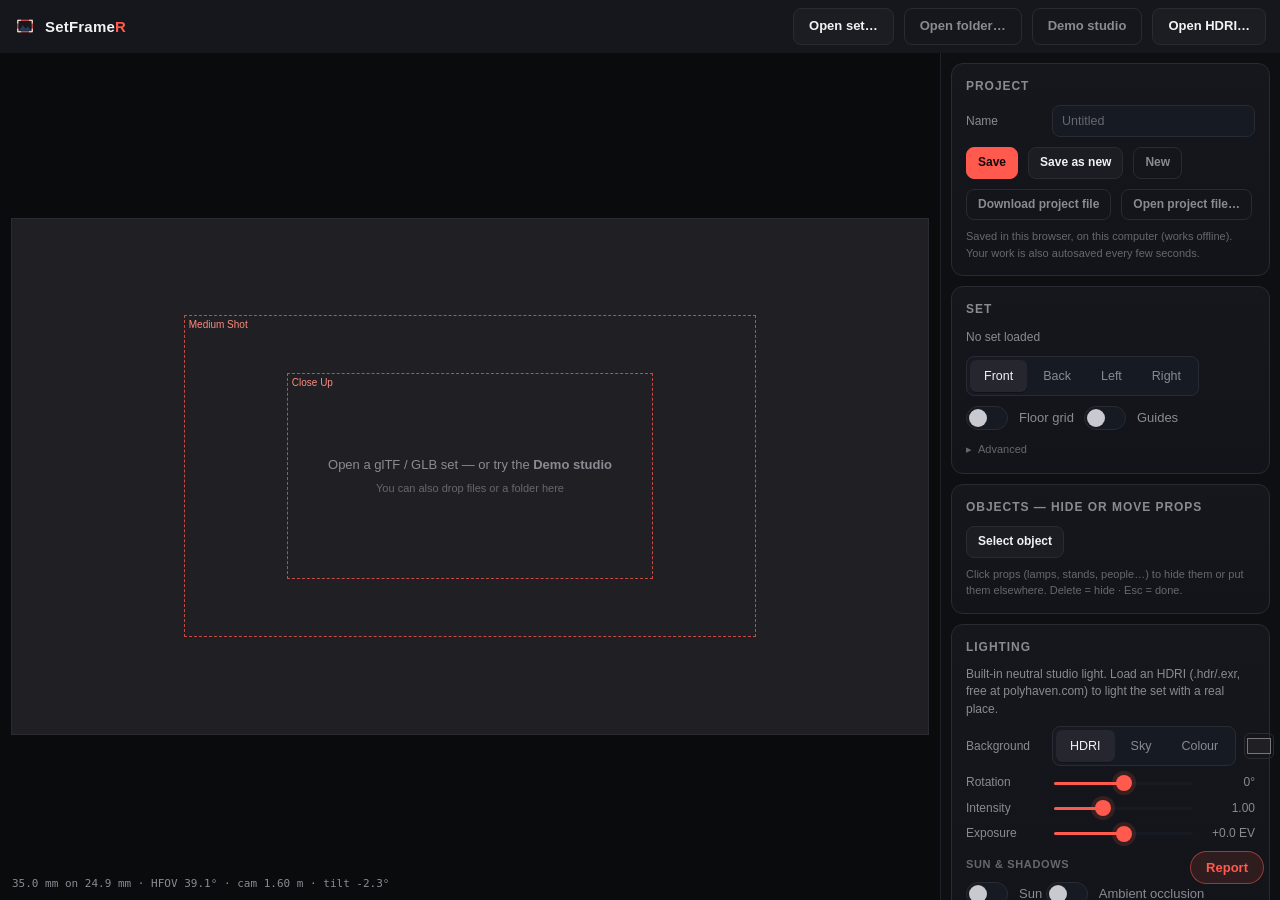
==== index.html @ 4b84d7de "Lighting for sets without light: Sun with shadows, ambient occlusion (GTAO) and a generated Sky that" ====
<!doctype html>
<html lang="en">
<head>
<meta charset="utf-8">
<meta name="viewport" content="width=device-width, initial-scale=1">
<title>SetFrameR</title>
<meta name="description" content="Frame a 3D virtual set and export it as a vMix Virtual Set (background + screen and talent UV maps).">
<meta name="theme-color" content="#0e0f12">
<link rel="manifest" href="manifest.webmanifest">
<link rel="icon" href="icon.svg" type="image/svg+xml">
<link rel="stylesheet" href="casa-estilo.css">
<link rel="stylesheet" href="styles.css">
<script type="importmap">
{ "imports": {
    "three": "./vendor/three/build/three.module.js",
    "three/addons/": "./vendor/three/addons/"
} }
</script>
</head>
<body class="ce-base">
<header id="top">
  <div class="brand"><img src="icon.svg" alt=""><span>SetFrame<b>R</b></span></div>
  <div class="ce-row">
    <button class="ce-btn" id="btnOpenSet" title="glTF / GLB (for a .gltf, select it together with its .bin and textures)">Open set…</button>
    <button class="ce-btn ce-ghost" id="btnOpenFolder" title="A folder containing a .gltf and its files">Open folder…</button>
    <button class="ce-btn ce-ghost" id="btnDemo">Demo studio</button>
    <button class="ce-btn" id="btnOpenHdri" title=".hdr or .exr equirectangular">Open HDRI…</button>
  </div>
  <input type="file" id="fileSet" accept=".glb,.gltf,.bin,.png,.jpg,.jpeg,.webp,.ktx2" multiple hidden>
  <input type="file" id="fileFolder" webkitdirectory hidden>
  <input type="file" id="fileHdri" accept=".hdr,.exr" hidden>
</header>

<main>
  <section id="stage">
    <div id="frame">
      <canvas id="c"></canvas>
      <svg id="guides" viewBox="0 0 160 90" preserveAspectRatio="none">
        <rect x="8" y="4.5" width="144" height="81"/>
        <rect class="title" x="16" y="9" width="128" height="72"/>
        <line x1="53.33" y1="0" x2="53.33" y2="90"/><line x1="106.67" y1="0" x2="106.67" y2="90"/>
        <line x1="0" y1="30" x2="160" y2="30"/><line x1="0" y1="60" x2="160" y2="60"/>
      </svg>
      <div id="zoomRects"></div>
    </div>
    <div id="empty">Open a glTF / GLB set — or try the <b>Demo studio</b><br><span>You can also drop files or a folder here</span></div>
    <div id="busy" class="ce-badge ce-b-info" hidden></div>
    <div id="pickHint" class="ce-badge ce-b-live" hidden></div>
    <div id="hud"></div>
    <div id="restoreBar" class="ce-badge ce-b-info" hidden><span id="restoreText"></span>
      <button class="ce-btn ce-primary sm" id="btnRestore">Restore</button><button class="ce-btn ce-ghost sm" id="btnRestoreNo">✕</button></div>
    <div id="shotBar" class="ce-badge ce-b-live" hidden><span id="shotText"></span><button class="ce-btn ce-ghost sm" id="btnShotExit">Back to full frame</button></div>
  </section>

  <aside id="side">
    <div class="ce-panel">
      <div class="ce-panel-title">Project</div>
      <div class="field"><span>Name</span><input class="ce-inp" id="projName" placeholder="Untitled"></div>
      <div class="ce-row gap-top">
        <button class="ce-btn ce-primary sm" id="btnSave">Save</button>
        <button class="ce-btn sm" id="btnSaveAs">Save as new</button>
        <button class="ce-btn ce-ghost sm" id="btnNew" title="Start an empty project">New</button>
      </div>
      <div id="projMsg" class="hint"></div>
      <div id="projList"></div>
      <div class="ce-row gap-top">
        <button class="ce-btn ce-ghost sm" id="btnProjDownload" title="One file with the set, the HDRI and all your settings — to move it to another computer or hand it in">Download project file</button>
        <button class="ce-btn ce-ghost sm" id="btnProjOpen">Open project file…</button>
      </div>
      <input type="file" id="fileProj" accept=".setframer,.zip" hidden>
      <div class="hint">Saved in this browser, on this computer (works offline). Your work is also autosaved every few seconds.</div>
    </div>

    <div class="ce-panel">
      <div class="ce-panel-title">Set</div>
      <div id="setInfo" class="muted">No set loaded</div>
      <div class="ce-row gap-top">
        <div class="ce-seg" id="segSide" title="Put the camera on that side of the set, looking at its centre"><button data-v="0" class="ce-on">Front</button><button data-v="2">Back</button><button data-v="3">Left</button><button data-v="1">Right</button></div>
        <label class="ce-sw"><span class="ce-track" id="swGrid"><span class="ce-knob"></span></span>Floor grid</label>
        <label class="ce-sw"><span class="ce-track" id="swGuides"><span class="ce-knob"></span></span>Guides</label>
      </div>
      <details class="adv"><summary>Advanced</summary>
      <div class="field" title="glTF should be in metres, but some downloads come in centimetres or inches. Check that a door is ~2 m and a desk ~0.75 m high."><span>Units</span><select class="ce-inp" id="units">
        <option value="1">Metres</option><option value="0.01">Centimetres</option><option value="0.001">Millimetres</option>
        <option value="0.0254">Inches</option><option value="0.3048">Feet</option></select></div>
        <div class="hint">Detected automatically. Change it only if the set looks the wrong size (a door should be ~2 m).</div>
      </details>
    </div>

    <div class="ce-panel">
      <div class="ce-panel-title">Objects — hide or move props</div>
      <button class="ce-btn sm" id="btnPickObject">Select object</button>
      <div id="objSel" hidden>
        <div class="objname"><span id="objName"></span><button class="ce-btn ce-ghost sm" id="btnObjParent" title="Select the group it belongs to">Whole group ↑</button></div>
        <div class="ce-row">
          <button class="ce-btn sm" id="btnObjHide">Hide</button>
          <button class="ce-btn sm" id="btnObjMove">Move</button>
          <button class="ce-btn sm" id="btnObjRotate">Rotate</button>
          <button class="ce-btn ce-ghost sm" id="btnObjReset">Reset</button>
        </div>
        <button class="ce-btn sm gap-top" id="btnObjFront" title="Mark it as standing IN FRONT of the presenter (a desk). It is exported as Foreground.png with transparency, for keying on the ATEM / Ultimatte.">In front of presenter</button>
      </div>
      <div id="hiddenList"></div>
      <div id="frontList"></div>
      <div class="hint">Click props (lamps, stands, people…) to hide them or put them elsewhere. Delete = hide · Esc = done.</div>
    </div>

    <div class="ce-panel">
      <div class="ce-panel-title">Lighting</div>
      <div id="hdriInfo" class="muted">Built-in neutral studio light. Load an HDRI (.hdr/.exr, free at polyhaven.com) to light the set with a real place.</div>
      <div class="field" title="What is seen BEHIND the set (through windows, above open walls). HDRI and Colour do not change the light; Sky is a generated daylight sky that also lights the set."><span>Background</span>
        <div class="ce-seg" id="segBg"><button data-v="hdri" class="ce-on">HDRI</button><button data-v="sky" title="A generated daylight sky that also lights the set and follows the Sun direction/height — good for exteriors, no download needed">Sky</button><button data-v="color">Colour</button></div>
        <input type="color" id="bgColor" value="#202024">
      </div>
      <div class="field" id="cloudRow" hidden title="Clouds in the generated sky"><span>Clouds</span><div class="ce-slider"><input type="range" id="clouds" min="0" max="100" value="30"><span class="ce-val" id="cloudsV"></span></div></div>
      <div class="field" title="Turns the HDRI around the set: changes where the light comes from."><span>Rotation</span><div class="ce-slider"><input type="range" id="envRot" min="-180" max="180" value="0"><span class="ce-val" id="envRotV">0°</span></div></div>
      <div class="field" title="Strength of the light coming from the HDRI (or the built-in light)."><span>Intensity</span><div class="ce-slider"><input type="range" id="envInt" min="0" max="300" value="100"><span class="ce-val" id="envIntV">1.00</span></div></div>
      <div class="field" title="Like the camera iris: brighter or darker overall, in stops (EV)."><span>Exposure</span><div class="ce-slider"><input type="range" id="exposure" min="-300" max="300" value="0"><span class="ce-val" id="exposureV">0.0 EV</span></div></div>
      <div class="sub-title">Sun &amp; shadows</div>
      <label class="ce-sw gap-top" title="A sun that casts shadows. For sets that come without lighting (only colour textures) — they look flat without it."><span class="ce-track" id="swSun"><span class="ce-knob"></span></span>Sun</label>
      <div id="sunCtl" hidden>
        <div class="field" title="Where the sun comes from, around the set. 0° = from the front (behind the camera)."><span>Direction</span><div class="ce-slider"><input type="range" id="sunAz" min="0" max="360" value="135"><span class="ce-val" id="sunAzV"></span></div></div>
        <div class="field" title="Sun height: low = long shadows (morning / evening), high = short shadows (noon)."><span>Height</span><div class="ce-slider"><input type="range" id="sunEl" min="2" max="89" value="40"><span class="ce-val" id="sunElV"></span></div></div>
        <div class="field"><span>Strength</span><div class="ce-slider"><input type="range" id="sunInt" min="0" max="100" value="30"><span class="ce-val" id="sunIntV"></span></div></div>
        <div class="field" title="Colour of the light: warm (sunset, tungsten) to cool (overcast, shade)."><span>Warmth</span><div class="ce-slider"><input type="range" id="sunK" min="2000" max="10000" step="100" value="5600"><span class="ce-val" id="sunKV"></span></div></div>
      </div>
      <label class="ce-sw gap-top" title="Soft darkening in corners, under objects and where things meet — gives volume."><span class="ce-track" id="swAO"><span class="ce-knob"></span></span>Ambient occlusion</label>
      <div id="aoCtl" hidden>
        <div class="field"><span>Strength</span><div class="ce-slider"><input type="range" id="aoStr" min="0" max="200" value="100"><span class="ce-val" id="aoStrV"></span></div></div>
        <div class="field" title="How far the darkening reaches (metres). Bigger for big sets."><span>Reach</span><div class="ce-slider"><input type="range" id="aoRad" min="5" max="300" value="60"><span class="ce-val" id="aoRadV"></span></div></div>
      </div>
      <button class="ce-btn ce-ghost sm" id="btnClearHdri" hidden>Remove HDRI</button>
      <details class="adv"><summary>Advanced</summary>
      <div class="field" title="Blurs the HDRI when it is shown as background."><span>Blur</span><div class="ce-slider"><input type="range" id="envBlur" min="0" max="100" value="0"><span class="ce-val" id="envBlurV">0.00</span></div></div>
      <div class="field"><span>Tone map</span>
        <div class="ce-seg" id="segTone" title="How very bright light is squeezed into the screen. Neutral keeps the set's own colours; ACES = punchy film contrast; AgX = soft, natural highlights."><button data-v="neutral" class="ce-on">Neutral</button><button data-v="aces">ACES</button><button data-v="agx">AgX</button></div>
      </div>
        <div class="hint">Leave Tone map on Neutral unless you light the set with a strong HDRI (sun): it keeps the set's own colours.</div>
      </details>
    </div>

    <div class="ce-panel">
      <div class="ce-panel-title">Camera — match your real one</div>
      <div class="field"><span>Sensor</span><select class="ce-inp" id="sensor"></select></div>
      <div class="field"><span>Lens</span><input class="ce-inp" id="lens" list="lensList" placeholder="Search the ClapperQR catalogue…"><datalist id="lensList"></datalist></div>
      <div class="field"><span>Focal</span><div class="ce-slider"><input type="range" id="focal" min="4" max="300" value="35"><input class="ce-inp num" id="focalN" type="number" min="1" max="1200" step="0.5" value="35"><span class="unit">mm</span></div></div>
      <div class="grid3">
        <label>Height<input class="ce-inp num" id="camH" type="number" step="0.05"><span class="unit">m</span></label>
        <label>Tilt<input class="ce-inp num" id="camTilt" type="number" step="0.5"><span class="unit">°</span></label>
        <label>Pan<input class="ce-inp num" id="camPan" type="number" step="0.5"><span class="unit">°</span></label>
      </div>
      <div class="hint">Orbit: drag · Pan: right-drag · Wheel: go towards the mouse · Double-click: orbit around that spot · Walk: W A S D, Q/E down/up · Hold Shift = slow and precise, Alt/Option = fast<br>Any number or slider: scroll over it (wheel or two fingers) or use ▲▼ — Shift = finer</div>
    </div>

    <div class="ce-panel">
      <div class="ce-panel-title">Live — control room</div>
      <button class="ce-btn sm" id="btnOutput">Open clean output</button>
      <div id="outputMsg" class="hint">A separate 1920×1080 window with only the set. In vMix add it with <b>Desktop Capture</b> (or NDI Screen Capture) and send it to the ATEM as the background: frame the shot while watching the control-room monitors.</div>
      <div class="sub-title">Live camera</div>
      <div class="field"><span>Source</span><select class="ce-inp" id="liveDevice"><option value="">Choose a camera / capture card…</option></select></div>
      <div class="ce-row gap-top">
        <button class="ce-btn sm" id="btnLive">Connect</button>
        <label class="ce-sw" id="swLiveWrap" hidden><span class="ce-track ce-on" id="swLive"><span class="ce-knob"></span></span>Show over the set</label>
      </div>
      <div id="liveCtl" hidden>
        <div class="field" title="On the presenter card = what vMix's virtual set will show (the desk hides the legs). Full frame = what the ATEM / Ultimatte does with the camera over the background."><span>Show</span><div class="ce-seg" id="segLiveMode"><button data-v="card" class="ce-on">On presenter</button><button data-v="frame">Full frame</button></div></div>
        <div class="field"><span>Key</span><div class="ce-seg" id="segKey"><button data-v="1" class="ce-on">Chroma</button><button data-v="0">Off</button></div></div>
        <div class="field"><span>Key colour</span><div class="ce-row"><input type="color" id="keyColor" value="#00b140"><button class="ce-btn ce-ghost sm" id="btnKeyPick" title="Click on the green background in the viewer">Pick from picture</button></div></div>
        <div class="field" title="How far from the key colour still counts as background"><span>Similarity</span><div class="ce-slider"><input type="range" id="keySim" min="1" max="100" value="25"><span class="ce-val" id="keySimV"></span></div></div>
        <div class="field" title="Softness of the edge"><span>Smoothness</span><div class="ce-slider"><input type="range" id="keySmooth" min="1" max="100" value="8"><span class="ce-val" id="keySmoothV"></span></div></div>
        <div class="field" title="Removes the green tint on edges and hair"><span>Spill</span><div class="ce-slider"><input type="range" id="keySpill" min="1" max="100" value="10"><span class="ce-val" id="keySpillV"></span></div></div>
        <div class="field" title="See-through camera, to line things up"><span>Opacity</span><div class="ce-slider"><input type="range" id="liveOp" min="0" max="100" value="100"><span class="ce-val" id="liveOpV"></span></div></div>
      </div>
      <div class="hint">Shown only here, to frame against the real shot — never exported, never in the clean output.</div>
    </div>

    <div class="ce-panel">
      <div class="ce-panel-title">vMix layers</div>
      <div class="ce-row">
        <button class="ce-btn sm" id="btnPickScreen">+ Screen</button>
        <button class="ce-btn sm" id="btnCenterTalent" title="Put the presenter in the middle of the shot (or bring them back there)">Presenter in shot</button>
        <button class="ce-btn ce-ghost sm" id="btnPickTalent" title="Click a spot on the floor">Place by clicking</button>
      </div>
      <div id="roleList"></div>
      <details class="adv" id="layersAdv"><summary>Advanced</summary>
        <div class="hint">Screens are oriented automatically. Open this only if a test card shows upside down or mirrored: rotate / mirror buttons appear on each screen.</div>
      </details>
      <div id="talentRow" hidden>
        <div class="grid3">
          <label title="How far in front of the camera">Distance<input class="ce-inp num" id="talDist" type="number" step="0.1" min="0.3"><span class="unit">m</span></label>
          <label title="Left (−) / right (+) of the centre of the shot">Sideways<input class="ce-inp num" id="talSide" type="number" step="0.05"><span class="unit">m</span></label>
          <label title="Feet above the set floor — for a riser or a step. Or drag the card with Alt held.">Raise<input class="ce-inp num" id="talRaise" type="number" step="0.05"><span class="unit">m</span></label>
        </div>
        <div class="field" title="Turn the presenter left/right. 0° = square to the camera, like the real one. It is a flat picture: keep it small (±15°) or the presenter looks squeezed. Double-click = 0°."><span>Turn</span><div class="ce-slider"><input type="range" id="talTurn" min="-60" max="60" step="1" value="0"><span class="ce-val" id="talTurnV">0°</span></div></div>
        <button class="ce-btn ce-ghost sm gap-top" id="btnTalCenter" title="Back to the centre of the shot, on the floor">Back to centre</button>
        <div class="field"><span>Presenter frame</span><div class="ce-slider"><input type="range" id="talentH" min="50" max="600" value="220"><span class="ce-val" id="talentHV">2.20 m</span></div></div>
        <div class="hint">Drag the orange card: sideways, and up/down = further/closer (hold Alt to raise it instead). Frame = height the REAL camera covers at the presenter (≈2.2 m = full body). The keyed camera is mapped onto this card.</div>
      </div>
    </div>

    <div class="ce-panel">
      <div class="ce-panel-title">Shots (vMix zooms)</div>
      <div id="zoomList"></div>
      <button class="ce-btn ce-ghost sm" id="btnAddZoom">+ Add shot</button>
      <div class="hint">vMix zooms are 2D crops of the set (no perspective change). Export at 4K so close shots stay sharp. Off-centre shots: adjust in vMix and use its Export.</div>
    </div>

    <div class="ce-panel">
      <div class="ce-panel-title">Export</div>
      <div class="field"><span>Name</span><input class="ce-inp" id="setName" value="SetFrameR"></div>
      <div class="field"><span>Size</span><select class="ce-inp" id="res">
        <option value="1920x1080">1920 × 1080 (HD)</option>
        <option value="3840x2160">3840 × 2160 (4K)</option>
        <option value="1280x720">1280 × 720</option>
      </select></div>
      <div class="ce-row gap-top">
        <button class="ce-btn ce-primary" id="btnExportZip">Export vMix set (.zip)</button>
        <button class="ce-btn" id="btnExportDir" hidden>Save set to folder…</button>
        <button class="ce-btn ce-ghost" id="btnExportPng">Background PNG only</button>
        <button class="ce-btn ce-ghost" id="btnExportFg" hidden title="The background AND the props marked “In front of presenter” (with transparency) — the pair the ATEM / Ultimatte needs">Background + Foreground (.zip)</button>
      </div>
      <div id="exportMsg" class="hint"></div>
      <div class="hint">In vMix: <b>Add Input → Virtual Set → Browse</b>, pick the unzipped folder. Then assign your inputs to Screen A/B and Talent (chroma-keyed camera).</div>
    </div>
  </aside>
</main>

<script type="module" src="app.js"></script>
<script src="report.js" data-app="SetFrameR" data-label="Report"></script>
<script>
  if ('serviceWorker' in navigator && location.protocol === 'https:') navigator.serviceWorker.register('sw.js');
</script>
</body>
</html>
---- casa-estilo.css ----
/* ============================================================================
   Casa de Estilo · Web  —  el gemelo web de shared/theme.py
   ----------------------------------------------------------------------------
   MISMOS tokens que las apps de escritorio (coral #ff5a4d sobre oscuro frío).
   Para las PWAs de la familia (Puzzle, DMXSimulatoR, KeyLab, SoundLab, AVHandbook…),
   para que todas se sientan una sola familia. Inspirado en el pulido de
   middlethings.co (iconos de trazo, chevrons que giran, toggles que deslizan) —
   ver memoria middlethings-web-teardown.

   ⚠️TODO va PREFIJADO con `ce-` (clases .ce-* y variables --ce-*) para poder
   IMPORTARLO sin colisionar con las clases/variables que la app ya tenga
   (lección de DMXSimulatoR 26 sep: .btn/.card/.badge chocaban). Dos formas de
   adoptarlo, las dos válidas:
     a) IMPORTAR y usar las clases .ce-* directamente (copiar+revestir).
     b) Solo ALINEAR tus tokens a estos valores manteniendo tus nombres (lo que
        hizo DMX cuando ya tenía sus propias clases).
   Apps de TOKENS / React con estilos inline (p.ej. AVHandbook): este `:root{--ce-*}`
   ES la fuente única de la paleta. No copies los hex a mano (derivan) — o usa
   `var(--ce-accent)` en el style inline (React lo admite), o léelos una vez con
   `getComputedStyle(document.documentElement).getPropertyValue('--ce-accent')`
   tras cargar esta hoja, y arma tu objeto de tokens desde ahí.

   REGLA: el coral es ACENTO, no protagonista. Fondo/estructura en oscuro frío;
   el coral marca la acción, el foco, lo LIVE.

   Uso:  <link rel="stylesheet" href="casa-estilo.css">  y las clases .ce-* .
   Iconos: SVG de trazo inline (estilo Lucide), stroke=currentColor, 1.8–2 px.
   ============================================================================ */

:root{
  /* — Superficies (frío, ligeramente azulado) — */
  --ce-bg:#0e0f12; --ce-bg2:#0a0b0d; --ce-panel:#16171c; --ce-card:#1c1d23; --ce-card-hi:#25262e;
  --ce-line:#2a2b32; --ce-line-soft:#212228; --ce-input:#161a22;
  /* — Texto — */
  --ce-text:#f2f2f4; --ce-muted:#8a8a92; --ce-muted2:#666770;
  /* — Acento coral (= la familia) — */
  --ce-accent:#ff5a4d; --ce-accent-hi:#ff6e63; --ce-on-accent:#14060a; --ce-accent-dim:#3a2422;
  --ce-accent-wash:rgba(255,90,77,.12);
  /* — Semáforo (ok/atención/info; el error/LIVE = el coral) — */
  --ce-ok:#3fb950; --ce-warn:#d9a441; --ce-info:#4a9eff;
  /* — Radios y tipografía — */
  --ce-r:8px; --ce-r-sm:7px; --ce-r-lg:14px;
  --ce-sans:-apple-system,BlinkMacSystemFont,"Segoe UI",Roboto,Helvetica,Arial,sans-serif;
}

/* Base opcional: solo si quieres que la Casa vista TODO el <body>. Si tu app ya
   tiene su fondo/tipografía, sáltate esto y usa solo las clases .ce-*. */
.ce-base{background:var(--ce-bg);color:var(--ce-text);font-family:var(--ce-sans);
  -webkit-font-smoothing:antialiased;line-height:1.45;}
.ce-base *{box-sizing:border-box}

/* Layout de arranque (opcional) */
.ce-wrap{max-width:1120px;margin:0 auto;padding:0 16px;}
.ce-panel{background:linear-gradient(180deg,var(--ce-panel),#131419);border:1px solid var(--ce-line);
  border-radius:var(--ce-r-lg);padding:20px 20px 22px;}
.ce-panel-title{font-size:12px;font-weight:600;text-transform:uppercase;letter-spacing:.08em;
  color:var(--ce-muted);margin:0 0 16px;display:flex;align-items:center;gap:8px;}
.ce-panel-title svg{width:15px;height:15px;color:var(--ce-accent);opacity:.9}
.ce-row{display:flex;flex-wrap:wrap;gap:10px;align-items:center;}

/* — Botones — */
.ce-btn{font:inherit;font-size:13px;font-weight:550;border-radius:var(--ce-r);padding:8px 15px;
  cursor:pointer;border:1px solid var(--ce-line);background:var(--ce-card);color:var(--ce-text);
  display:inline-flex;align-items:center;gap:8px;
  transition:border-color .16s,background .16s,transform .06s,color .16s;}
.ce-btn svg{width:15px;height:15px}
.ce-btn:hover{border-color:var(--ce-accent);}      /* hover = filo coral, NUNCA cambia el grosor */
.ce-btn:active{transform:translateY(1px)}
.ce-btn.ce-primary{background:var(--ce-accent);color:var(--ce-on-accent);border-color:var(--ce-accent);font-weight:650;}
.ce-btn.ce-primary:hover{background:var(--ce-accent-hi);border-color:var(--ce-accent-hi);}
.ce-btn.ce-ghost{background:transparent;color:var(--ce-muted);}
.ce-btn.ce-ghost:hover{color:var(--ce-text);}
.ce-btn.ce-disabled,.ce-btn:disabled{background:var(--ce-panel);color:var(--ce-muted2);
  border-color:var(--ce-line-soft);cursor:not-allowed;pointer-events:none}
/* Botón de SOLO icono, cuadrado (barras de herramientas: cuentagotas, ajustes…). Sugerido por KeyLab. */
.ce-icon-btn{width:34px;height:34px;padding:0;border-radius:var(--ce-r);border:1px solid var(--ce-line);
  background:var(--ce-card);color:var(--ce-text);cursor:pointer;display:inline-flex;align-items:center;
  justify-content:center;transition:border-color .16s,background .16s,color .16s}
.ce-icon-btn svg{width:16px;height:16px}
.ce-icon-btn:hover{border-color:var(--ce-accent);color:var(--ce-accent)}
.ce-icon-btn.ce-on{border-color:var(--ce-accent);color:var(--ce-accent);background:var(--ce-accent-wash)}
.ce-icon-btn:disabled{color:var(--ce-muted2);border-color:var(--ce-line-soft);cursor:not-allowed;pointer-events:none}
/* Utilidad de tamaño para un SVG de trazo inline (pega el icono de lucide.dev con
   stroke="currentColor" y ponle .ce-ico). No metemos los paths en el CSS (no se puede);
   esto solo estandariza el tamaño/alineación. */
.ce-ico{width:16px;height:16px;flex:none}
.ce-ico-sm{width:14px;height:14px;flex:none}
.ce-ico-lg{width:20px;height:20px;flex:none}

.ce-chip{background:transparent;border:1px solid var(--ce-line);border-radius:var(--ce-r-sm);
  color:var(--ce-muted);font:inherit;font-size:12px;padding:5px 11px;cursor:pointer;
  transition:border-color .16s,color .16s}
.ce-chip:hover,.ce-chip.ce-on{border-color:var(--ce-accent);color:var(--ce-text)}
.ce-chip.ce-on{background:var(--ce-accent-wash)}

/* — Control segmentado (p.ej. Wi-Fi / Ethernet) — */
.ce-seg{display:inline-flex;background:var(--ce-input);border:1px solid var(--ce-line);border-radius:var(--ce-r);padding:3px;gap:2px}
.ce-seg button{font:inherit;font-size:12.5px;border:0;background:transparent;color:var(--ce-muted);
  padding:7px 14px;border-radius:6px;cursor:pointer;display:inline-flex;align-items:center;gap:7px;transition:.16s}
.ce-seg button svg{width:14px;height:14px}
.ce-seg button.ce-on{background:var(--ce-card-hi);color:var(--ce-text);box-shadow:0 1px 0 rgba(0,0,0,.3)}

/* — Interruptor (toggle) — el pomo desliza con rebote suave — */
.ce-sw{display:inline-flex;align-items:center;gap:11px;font-size:13px;color:var(--ce-muted);cursor:pointer}
.ce-track{width:42px;height:24px;border-radius:20px;background:var(--ce-input);border:1px solid var(--ce-line);
  position:relative;flex:none;transition:background .2s,border-color .2s}
.ce-track .ce-knob{position:absolute;top:2px;left:2px;width:18px;height:18px;border-radius:50%;
  background:#c9cad0;transition:transform .22s cubic-bezier(.34,1.4,.5,1),background .2s}
.ce-track.ce-on{background:var(--ce-accent);border-color:var(--ce-accent)}
.ce-track.ce-on .ce-knob{transform:translateX(18px);background:#fff}

/* — Desplegable / combo — la flechita gira a coral al abrir — */
.ce-field{position:relative;min-width:180px}
.ce-combo{width:100%;background:var(--ce-input);border:1px solid var(--ce-line);border-radius:var(--ce-r);
  color:var(--ce-text);font:inherit;font-size:13px;padding:9px 12px;display:flex;align-items:center;
  justify-content:space-between;cursor:pointer;transition:border-color .16s}
.ce-combo:hover,.ce-combo.ce-open{border-color:var(--ce-accent)}
.ce-combo .ce-chev{width:16px;height:16px;color:var(--ce-muted);transition:transform .22s ease,color .22s}
.ce-combo.ce-open .ce-chev{transform:rotate(180deg);color:var(--ce-accent)}
/* El menú FLOTA con sombra mac → da sensación de capas; se puede solapar a propósito */
.ce-menu{position:absolute;top:calc(100% + 6px);left:0;right:0;background:var(--ce-panel);
  border:1px solid var(--ce-line);border-radius:var(--ce-r);padding:5px;z-index:5;
  box-shadow:0 12px 30px rgba(0,0,0,.5)}
.ce-menu > *{font-size:13px;padding:8px 10px;border-radius:5px;color:var(--ce-text);cursor:pointer;display:block}
.ce-menu > *:hover{background:#22242b}
.ce-menu > .ce-sel{background:var(--ce-accent-wash);color:var(--ce-accent)}

/* — Campos de texto — foco = filo coral — */
.ce-inp{background:var(--ce-input);border:1px solid var(--ce-line);border-radius:var(--ce-r);color:var(--ce-text);
  font:inherit;font-size:13px;padding:9px 12px;width:100%;outline:0;transition:border-color .16s}
.ce-inp::placeholder{color:var(--ce-muted2)}
.ce-inp:focus{border-color:var(--ce-accent)}

/* — Slider — relleno + tirador coral. Pasa el % en --p para pintar el relleno.
     El estilo del range va SCOPED a .ce-slider para no secuestrar otros ranges. — */
.ce-slider{display:flex;align-items:center;gap:12px}
.ce-slider input[type=range]{-webkit-appearance:none;appearance:none;height:3px;border-radius:2px;
  background:linear-gradient(90deg,var(--ce-accent) 0 var(--p,50%),var(--ce-input) var(--p,50%) 100%);flex:1;outline:0}
.ce-slider input[type=range]::-webkit-slider-thumb{-webkit-appearance:none;width:16px;height:16px;border-radius:50%;
  background:var(--ce-accent);cursor:pointer;box-shadow:0 0 0 4px rgba(255,90,77,.14)}
.ce-slider input[type=range]::-moz-range-thumb{width:16px;height:16px;border:0;border-radius:50%;background:var(--ce-accent);cursor:pointer}
.ce-val{font-variant-numeric:tabular-nums;font-size:12px;color:var(--ce-muted);min-width:52px;text-align:right}
.ce-stepper{display:inline-flex;align-items:center;gap:2px;background:var(--ce-input);border:1px solid var(--ce-line);
  border-radius:var(--ce-r);padding:3px}
.ce-stepper button{width:26px;height:26px;border:0;background:transparent;color:var(--ce-muted);font-size:16px;
  border-radius:6px;cursor:pointer;transition:.15s}
.ce-stepper button:hover{background:var(--ce-card-hi);color:var(--ce-text)}
.ce-stepper .ce-n{font-size:13px;padding:0 10px;font-variant-numeric:tabular-nums}

/* — Badges de señal — error/LIVE = coral (la palabra desambigua) — */
.ce-badge{font-size:11px;font-weight:600;padding:3px 9px;border-radius:20px;display:inline-flex;align-items:center;gap:6px;
  border:1px solid transparent;letter-spacing:.02em}
.ce-badge .ce-dot{width:7px;height:7px;border-radius:50%}
.ce-b-ok{color:var(--ce-ok);border-color:rgba(63,185,80,.35);background:rgba(63,185,80,.10)}
.ce-b-warn{color:var(--ce-warn);border-color:rgba(217,164,65,.35);background:rgba(217,164,65,.10)}
.ce-b-info{color:var(--ce-info);border-color:rgba(74,158,255,.35);background:rgba(74,158,255,.10)}
.ce-b-live{color:var(--ce-accent);border-color:rgba(255,90,77,.4);background:var(--ce-accent-wash)}
.ce-b-live .ce-dot{background:var(--ce-accent);animation:ce-pulse 1.6s infinite}
@keyframes ce-pulse{0%,100%{opacity:1}50%{opacity:.35}}

/* — Tarjetas — */
.ce-card{background:var(--ce-card);border:1px solid var(--ce-line);border-radius:12px;padding:15px;
  transition:border-color .16s,transform .12s}
.ce-card:hover{border-color:#3a3b44;transform:translateY(-2px)}
.ce-card .ce-t{display:flex;align-items:center;gap:9px;font-weight:600;font-size:14px;margin-bottom:6px}
.ce-card .ce-t svg{width:17px;height:17px;color:var(--ce-accent)}
.ce-card p{margin:0;color:var(--ce-muted);font-size:12.5px}

/* — Monitor (feed = <video loop muted autoplay playsinline>; PTZ recorta el clip) — */
.ce-monitor{border-radius:12px;border:1px solid var(--ce-line);aspect-ratio:16/9;position:relative;overflow:hidden;
  display:flex;align-items:center;justify-content:center}
.ce-mon-off{background:repeating-linear-gradient(45deg,#101116 0 10px,#0c0d11 10px 20px);
  color:var(--ce-muted2);font-size:12px;letter-spacing:.1em}
.ce-mon-on{background:radial-gradient(120% 120% at 30% 20%,#3a4a63,#141821)}
.ce-monitor > video{position:absolute;inset:0;width:100%;height:100%;object-fit:cover}
.ce-mon-cam{position:absolute;top:10px;left:10px;font-size:11px;background:rgba(0,0,0,.5);
  padding:3px 9px;border-radius:6px;backdrop-filter:blur(4px);z-index:1}
.ce-mon-live{position:absolute;top:10px;right:10px;z-index:1}

@media(prefers-reduced-motion:reduce){.ce-base *{animation:none!important;transition:none!important}}
---- styles.css ----
html, body { margin: 0; height: 100%; overflow: hidden; }
[hidden] { display: none !important; }
body { display: flex; flex-direction: column; font-size: 13px; }
.muted { color: var(--ce-muted); font-size: 12px; }
.hint { color: var(--ce-muted2); font-size: 11px; line-height: 1.5; margin-top: 8px; }
.gap-top { margin-top: 10px; }
.ce-btn.sm { padding: 6px 11px; font-size: 12px; }

#top { display: flex; align-items: center; justify-content: space-between; gap: 12px; padding: 8px 14px;
  background: var(--ce-panel); flex: none; flex-wrap: wrap; }
.brand { display: flex; align-items: center; gap: 9px; font-weight: 650; font-size: 15px; letter-spacing: .2px; }
.brand img { width: 22px; height: 22px; }
.brand b { color: var(--ce-accent); }

main { flex: 1; display: flex; min-height: 0; }
#stage { flex: 1; position: relative; background: var(--ce-bg2); display: flex; align-items: center; justify-content: center; min-width: 0; }
#frame { position: relative; outline: 1px solid var(--ce-line); }
#c { display: block; width: 100%; height: 100%; touch-action: none; }
body.picking #c { cursor: crosshair; }
#guides { position: absolute; inset: 0; width: 100%; height: 100%; pointer-events: none; display: none; }
#guides line, #guides rect { fill: none; stroke: rgba(255,255,255,.35); stroke-width: 1; vector-effect: non-scaling-stroke; }
#guides rect.title { stroke-dasharray: 4 4; }
body.guides #guides { display: block; }
#zoomRects { position: absolute; inset: 0; pointer-events: none; }
#zoomRects div { position: absolute; border: 1px dashed rgba(255,90,77,.75); }
#zoomRects span { position: absolute; top: 2px; left: 4px; font-size: 10px; color: #ff8a7d; }
#empty { position: absolute; text-align: center; line-height: 1.8; pointer-events: none; color: var(--ce-muted); }
#empty span { color: var(--ce-muted2); font-size: 11px; }
body.loaded #empty { display: none; }
#busy, #pickHint { position: absolute; top: 12px; left: 12px; }
#pickHint { left: auto; right: 12px; }
#hud { position: absolute; bottom: 10px; left: 12px; font: 11px Menlo, "SF Mono", ui-monospace, monospace; color: var(--ce-muted); }
body.dragover #stage { outline: 2px dashed var(--ce-accent); outline-offset: -8px; }

#side { width: 340px; flex: none; overflow-y: auto; padding: 10px; display: flex; flex-direction: column; gap: 10px;
  background: var(--ce-bg); border-left: 1px solid var(--ce-line-soft); }
#side::-webkit-scrollbar { width: 8px; }
#side::-webkit-scrollbar-thumb { background: #2a2b32; border-radius: 4px; }
#side .ce-panel { padding: 14px; border-radius: 12px; }
#side .ce-panel-title { margin-bottom: 10px; }

.field { display: grid; grid-template-columns: 78px 1fr; align-items: center; gap: 8px; margin-top: 8px; }
.field > span { color: var(--ce-muted); font-size: 12px; }
.field .ce-seg { justify-self: start; }
.field:has(#bgColor) { grid-template-columns: 78px auto 1fr; }
#bgColor { width: 30px; height: 26px; border: 1px solid var(--ce-line); border-radius: 6px; background: none; padding: 0; justify-self: start; }
.ce-inp { padding: 6px 9px; font-size: 12.5px; }
select.ce-inp { cursor: pointer; }
.ce-slider { gap: 8px; min-width: 0; }
.ce-slider input[type=range] { min-width: 0; }
.unit { color: var(--ce-muted2); font-size: 11px; }
.grid3 { display: grid; grid-template-columns: repeat(3, 1fr); gap: 8px; margin-top: 10px; }
.grid3 label { display: flex; flex-direction: column; gap: 4px; color: var(--ce-muted); font-size: 12px; min-width: 0; }

/* Number field = input + unit + ▲▼ steppers in one box (built by enhanceNumbers in app.js).
   Wheel / two-finger scroll over it (and over any slider) changes the value; Shift = finer. */
.num-wrap { display: inline-flex; align-items: stretch; width: 92px; flex: none; box-sizing: border-box;
  background: var(--ce-input); border: 1px solid var(--ce-line); border-radius: var(--ce-r); overflow: hidden; transition: border-color .16s; }
.num-wrap:hover, .num-wrap:focus-within { border-color: var(--ce-accent); }
.num-wrap input.ce-inp.num { flex: 1; min-width: 0; width: auto; border: 0; background: transparent; border-radius: 0;
  padding: 5px 2px 5px 6px; text-align: right; -moz-appearance: textfield; }
.num-wrap input::-webkit-inner-spin-button, .num-wrap input::-webkit-outer-spin-button { -webkit-appearance: none; margin: 0; }
.num-wrap .unit { align-self: center; padding: 0 4px 0 2px; }
.num-wrap .steps { display: flex; flex-direction: column; width: 18px; border-left: 1px solid var(--ce-line); flex: none; }
.num-wrap .steps button { flex: 1; border: 0; padding: 0; background: transparent; color: var(--ce-muted); cursor: pointer;
  display: flex; align-items: center; justify-content: center; }
.num-wrap .steps button + button { border-top: 1px solid var(--ce-line); }
.num-wrap .steps button:hover { color: var(--ce-accent); background: var(--ce-card-hi); }
.num-wrap .steps svg { width: 9px; height: 9px; }
.grid3 .num-wrap { width: 100%; }

.role { display: grid; grid-template-columns: auto 1fr auto; align-items: center; gap: 8px; margin-top: 8px;
  padding: 7px 9px; background: var(--ce-card); border: 1px solid var(--ce-line); border-radius: 8px; }
.role .tag { font-weight: 650; font-size: 12px; padding: 2px 7px; border-radius: 6px; color: #0e0f12; }
.role .nm { overflow: hidden; text-overflow: ellipsis; white-space: nowrap; color: var(--ce-muted); font-size: 12px; }
.role .ops { display: flex; gap: 4px; }
.role .ops button { font: inherit; font-size: 11px; background: transparent; border: 1px solid var(--ce-line); color: var(--ce-muted);
  border-radius: 6px; padding: 3px 6px; cursor: pointer; }
.role .ops button:hover, .role .ops button.ce-on { border-color: var(--ce-accent); color: var(--ce-text); }

.zoom { display: grid; grid-template-columns: 1fr 72px auto; gap: 6px; margin-bottom: 6px; align-items: center; }
.zoom button { background: transparent; border: 0; color: var(--ce-muted2); cursor: pointer; font-size: 15px; }
.zoom button:hover { color: var(--ce-accent); }

@media (max-width: 820px) {
  main { flex-direction: column; }
  #stage { min-height: 45vh; }
  #side { width: auto; border-left: 0; border-top: 1px solid var(--ce-line-soft); }
}

.objname { display: flex; align-items: center; justify-content: space-between; gap: 8px; margin: 10px 0 8px; }
.objname span { font-weight: 600; overflow: hidden; text-overflow: ellipsis; white-space: nowrap; }
#hiddenList .role .tag { background: var(--ce-card-hi); color: var(--ce-muted); }
#btnPickObject.ce-on, #btnObjMove.ce-on, #btnObjRotate.ce-on { border-color: var(--ce-accent); color: var(--ce-accent); background: var(--ce-accent-wash); }

#restoreBar, #shotBar { position: absolute; top: 12px; left: 50%; transform: translateX(-50%); gap: 10px; padding: 6px 8px 6px 14px;
  font-size: 12px; background: var(--ce-panel); box-shadow: 0 8px 24px rgba(0,0,0,.45); max-width: calc(100% - 24px); z-index: 2; }
#restoreBar .ce-btn, #shotBar .ce-btn { padding: 4px 10px; }
body.shotpreview #zoomRects { display: none; }
body.shotpreview #frame { outline: 2px solid var(--ce-accent); }
.zoom { grid-template-columns: 1fr 84px auto auto; }
.zoom .num-wrap { width: 100%; }
.zoom button.view { font-size: 12px; border: 1px solid var(--ce-line); border-radius: 6px; padding: 3px 7px; color: var(--ce-muted); }
.zoom button.view:hover, .zoom button.view.ce-on { border-color: var(--ce-accent); color: var(--ce-accent); }
.proj { display: grid; grid-template-columns: 64px 1fr auto; gap: 8px; align-items: center; margin-top: 8px; padding: 6px;
  background: var(--ce-card); border: 1px solid var(--ce-line); border-radius: 8px; cursor: pointer; }
.proj:hover { border-color: var(--ce-accent); }
.proj.current { border-color: var(--ce-accent); background: var(--ce-accent-wash); }
.proj img, .proj .noimg { width: 64px; height: 36px; object-fit: cover; border-radius: 4px; background: var(--ce-bg2); }
.proj .nm { font-weight: 600; font-size: 12px; overflow: hidden; text-overflow: ellipsis; white-space: nowrap; }
.proj .dt { color: var(--ce-muted2); font-size: 11px; }
.proj button { background: transparent; border: 0; color: var(--ce-muted2); cursor: pointer; font-size: 14px; }
.proj button:hover { color: var(--ce-accent); }

.sub-title { margin-top: 14px; font-size: 11px; font-weight: 600; text-transform: uppercase; letter-spacing: .06em; color: var(--ce-muted2); }
#keyColor { width: 30px; height: 26px; border: 1px solid var(--ce-line); border-radius: 6px; background: none; padding: 0; }
#frontList .role .tag { background: #d9a441; color: #14060a; }
#btnObjFront.ce-on, #btnOutput.ce-on, #btnKeyPick.ce-on { border-color: var(--ce-accent); color: var(--ce-accent); background: var(--ce-accent-wash); }

details.adv { margin-top: 10px; }
details.adv > summary { cursor: pointer; list-style: none; font-size: 11px; color: var(--ce-muted2); display: inline-flex; align-items: center; gap: 6px; user-select: none; }
details.adv > summary::-webkit-details-marker { display: none; }
details.adv > summary::before { content: '▸'; transition: transform .16s; }
details.adv[open] > summary::before { transform: rotate(90deg); color: var(--ce-accent); }
details.adv > summary:hover { color: var(--ce-text); }
/* rotate / mirror buttons of the screens only with Advanced open */
body:not(.uvfix) .role .ops button[data-op="rot"], body:not(.uvfix) .role .ops button[data-op="flipU"], body:not(.uvfix) .role .ops button[data-op="flipV"] { display: none; }
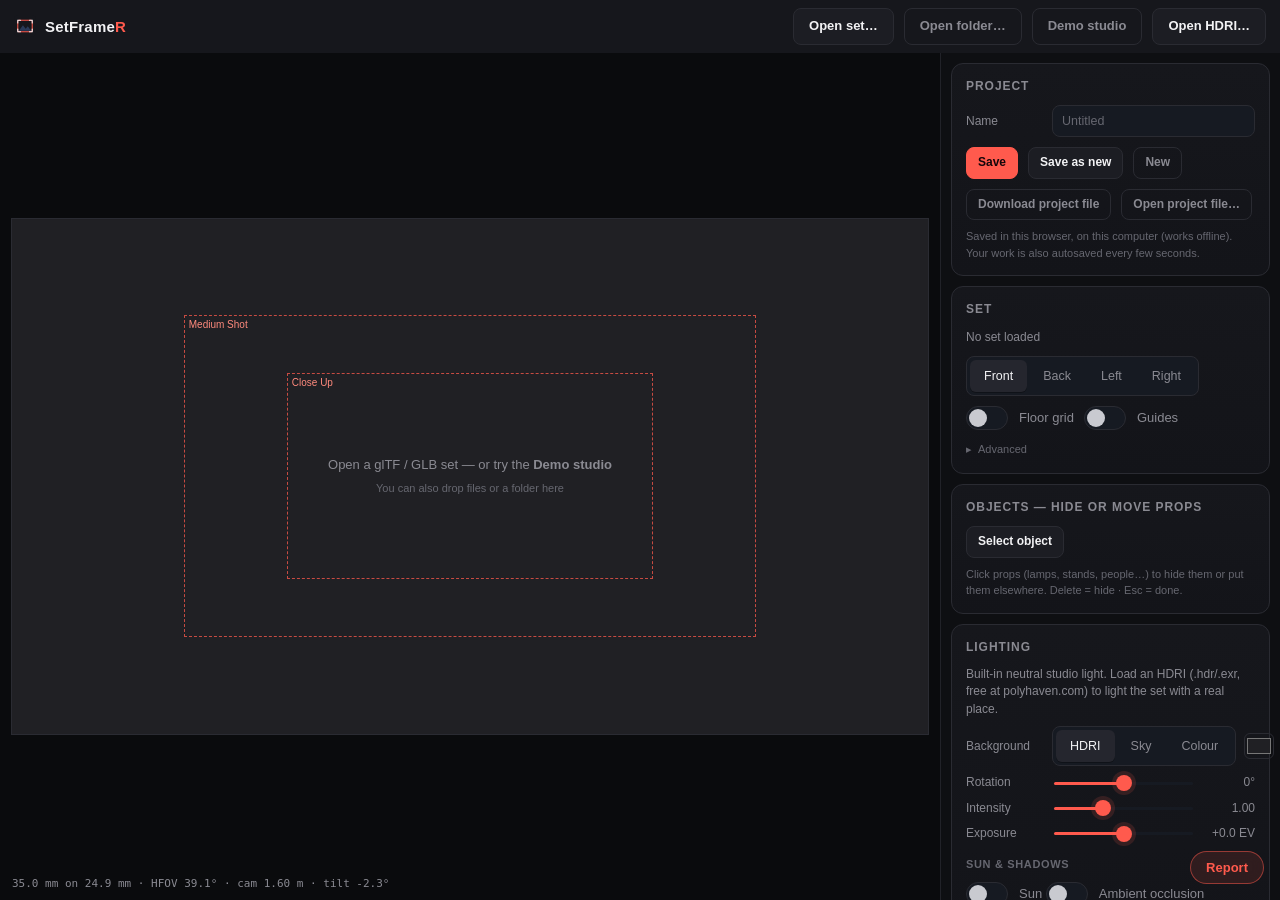
==== commit a8adf1bf: "Lights: placed inside the lamp (its shell no longer blocks it), subtle glow with size slider, X/Y/Z " ====
--- a/index.html
+++ b/index.html
@@ -140,6 +140,30 @@
     </div>
 
     <div class="ce-panel">
+      <div class="ce-panel-title">Lights — lamps &amp; practicals</div>
+      <div class="ce-row">
+        <button class="ce-btn sm" id="btnAddLight" title="Then click a lamp (or any spot) in the set: a light appears there, aiming down">+ Light</button>
+        <button class="ce-btn ce-ghost sm" id="btnDupLight" title="A copy of the selected light, 1.5 m to the right — handy for a row of street lamps">Duplicate</button>
+      </div>
+      <div id="lightList"></div>
+      <div id="lightCtl" hidden>
+        <div class="field" id="lightTypeRow"><span>Type</span><div class="ce-seg" id="segLightType"><button data-v="spot" class="ce-on" title="A cone of light (street lamp, spotlight)">Spot</button><button data-v="point" title="Light in every direction (bulb, lantern)">Bulb</button></div></div>
+        <div class="field" id="lightKRow" title="Colour: ~2000 K = orange sodium street lamp, 2700 K = warm bulb, 4000 K = neutral, 6500 K = cold LED"><span>Colour</span><div class="ce-slider"><input type="range" id="lightK" min="1800" max="8000" step="100" value="2700"><span class="ce-val" id="lightKV"></span></div></div>
+        <div class="field"><span>Strength</span><div class="ce-slider"><input type="range" id="lightStr" min="0" max="100" value="50"><span class="ce-val" id="lightStrV"></span></div></div>
+        <div class="field" id="lightConeRow" title="Width of the cone of light"><span>Cone</span><div class="ce-slider"><input type="range" id="lightCone" min="5" max="85" value="40"><span class="ce-val" id="lightConeV"></span></div></div>
+        <div class="field" id="lightSoftRow" title="Soft or hard edge of the pool of light"><span>Edge</span><div class="ce-slider"><input type="range" id="lightSoft" min="0" max="100" value="50"><span class="ce-val" id="lightSoftV"></span></div></div>
+        <div class="field" id="lightTiltRow" title="0° = straight down; 90° = horizontal"><span>Aim tilt</span><div class="ce-slider"><input type="range" id="lightTilt" min="0" max="90" value="0"><span class="ce-val" id="lightTiltV"></span></div></div>
+        <div class="field" id="lightYawRow" title="Which way it leans when tilted"><span>Aim turn</span><div class="ce-slider"><input type="range" id="lightYaw" min="0" max="360" value="0"><span class="ce-val" id="lightYawV"></span></div></div>
+        <div class="field" title="A halo hidden inside the lamp, showing around its edges so it looks on. 0 = none."><span>Glow</span><div class="ce-slider"><input type="range" id="lightGlow" min="0" max="100" value="20"><span class="ce-val" id="lightGlowV"></span></div></div>
+        <div class="ce-row gap-top">
+          <label class="ce-sw" title="Cast shadows (costs performance: use on a few lights)"><span class="ce-track" id="swLightShadow"><span class="ce-knob"></span></span>Shadow</label>
+          <button class="ce-btn ce-ghost sm" id="btnDelLight">Delete</button>
+        </div>
+      </div>
+      <div class="hint">Selected light: move it with the X / Y / Z arrows, or drag its dot (Alt = up/down). Esc or a click on an empty spot deselects. For a night scene: Sun off, Background Colour (dark) or a dark HDRI, lower Intensity. No bounce light — for that, bake the lighting in Blender.</div>
+    </div>
+
+    <div class="ce-panel">
       <div class="ce-panel-title">Camera — match your real one</div>
       <div class="field"><span>Sensor</span><select class="ce-inp" id="sensor"></select></div>
       <div class="field"><span>Lens</span><input class="ce-inp" id="lens" list="lensList" placeholder="Search the ClapperQR catalogue…"><datalist id="lensList"></datalist></div>
--- a/styles.css
+++ b/styles.css
@@ -125,3 +125,7 @@
 details.adv > summary:hover { color: var(--ce-text); }
 /* rotate / mirror buttons of the screens only with Advanced open */
 body:not(.uvfix) .role .ops button[data-op="rot"], body:not(.uvfix) .role .ops button[data-op="flipU"], body:not(.uvfix) .role .ops button[data-op="flipV"] { display: none; }
+
+#lightList .role { cursor: pointer; }
+#lightList .role.sel { border-color: var(--ce-accent); background: var(--ce-accent-wash); }
+#lightList .swatch { width: 14px; height: 14px; border-radius: 50%; border: 1px solid var(--ce-line); }
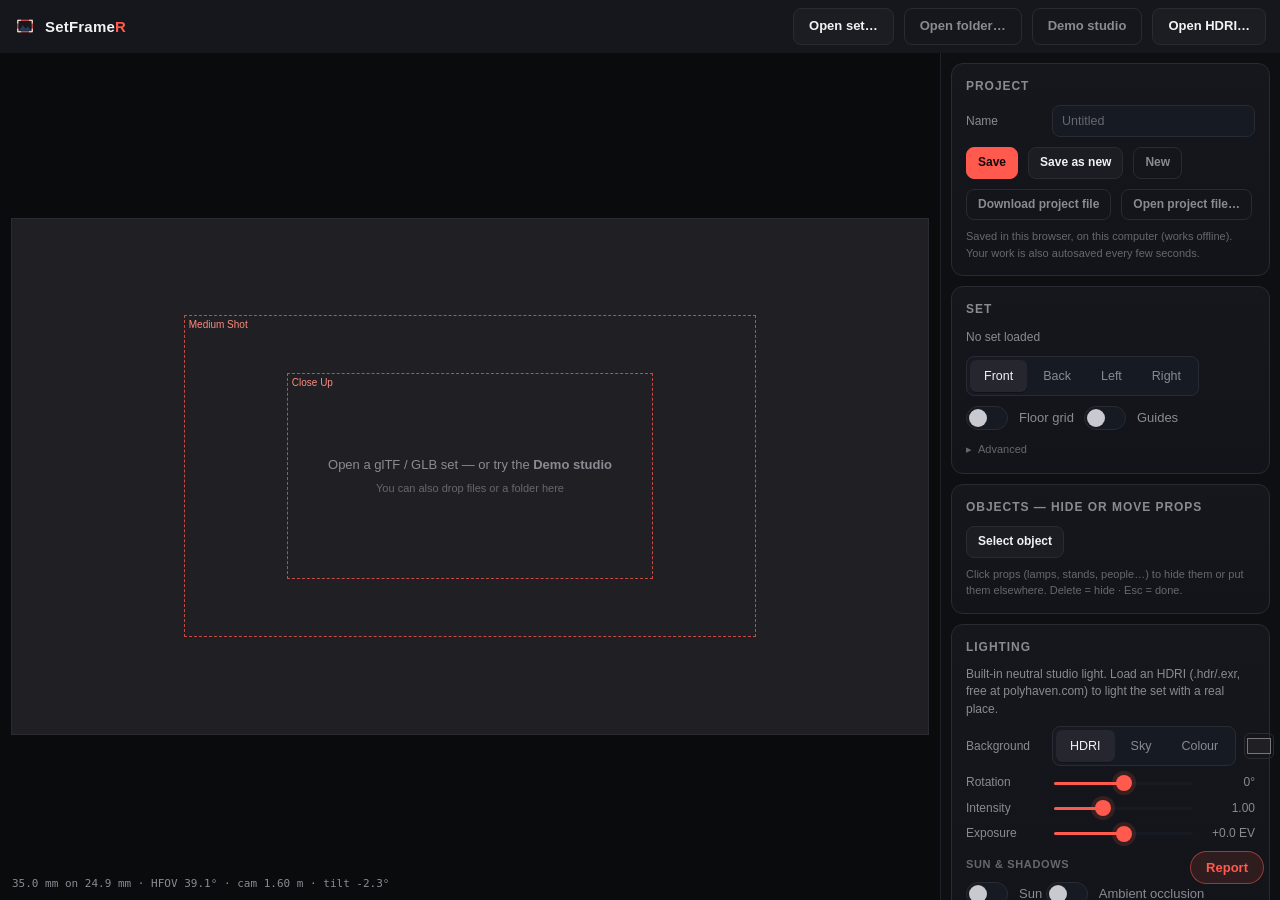
==== commit 9178be12: "Blender-style navigation: middle button orbit, Shift+middle pan, Ctrl+middle zoom; trackpad two fing" ====
--- a/index.html
+++ b/index.html
@@ -173,7 +173,7 @@
         <label>Tilt<input class="ce-inp num" id="camTilt" type="number" step="0.5"><span class="unit">°</span></label>
         <label>Pan<input class="ce-inp num" id="camPan" type="number" step="0.5"><span class="unit">°</span></label>
       </div>
-      <div class="hint">Orbit: drag · Pan: right-drag · Wheel: go towards the mouse · Double-click: orbit around that spot · Walk: W A S D, Q/E down/up · Hold Shift = slow and precise, Alt/Option = fast<br>Any number or slider: scroll over it (wheel or two fingers) or use ▲▼ — Shift = finer</div>
+      <div class="hint">Like Blender — mouse: middle button = orbit · Shift + middle = pan · wheel (or Ctrl + middle) = zoom towards the mouse. Trackpad: two fingers = orbit · Shift + two fingers = pan · pinch = zoom. Left drag also orbits, right drag pans. Keys: 1 / 3 = front / right view (Ctrl = back / left), Home = frame all, W A S D Q E = walk. Double-click = orbit around that spot. Hold Shift = slow, Alt = fast.<br>Any number or slider: scroll over it or use ▲▼ — Shift = finer</div>
     </div>
 
     <div class="ce-panel">
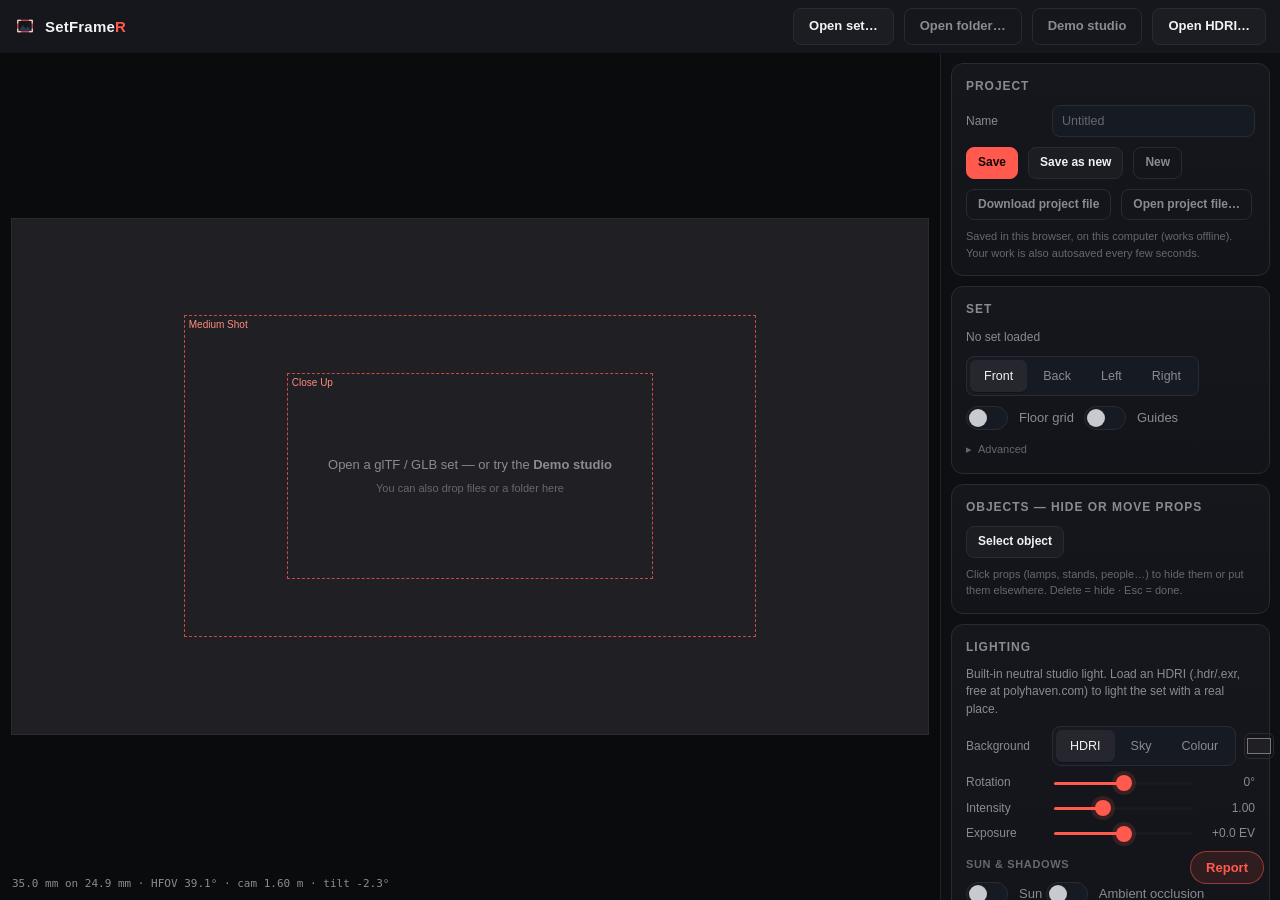
==== commit f68e0322: "Depth of field (physical: iris f/, focus, follow presenter), fog; post chain keeps presenter/helpers" ====
--- a/index.html
+++ b/index.html
@@ -129,6 +129,15 @@
         <div class="field"><span>Strength</span><div class="ce-slider"><input type="range" id="aoStr" min="0" max="200" value="100"><span class="ce-val" id="aoStrV"></span></div></div>
         <div class="field" title="How far the darkening reaches (metres). Bigger for big sets."><span>Reach</span><div class="ce-slider"><input type="range" id="aoRad" min="5" max="300" value="60"><span class="ce-val" id="aoRadV"></span></div></div>
       </div>
+      <label class="ce-sw gap-top" title="Haze / mist: the set fades into a colour with distance. Clear up to Start, solid at End."><span class="ce-track" id="swFog"><span class="ce-knob"></span></span>Fog</label>
+      <div id="fogCtl" hidden>
+        <div class="field"><span>Colour</span><input type="color" id="fogColor" value="#c4c8ce"></div>
+        <div class="grid3">
+          <label title="Distance from the camera where the fog begins">Start<input class="ce-inp num" id="fogNear" type="number" step="0.5" min="0" value="2"><span class="unit">m</span></label>
+          <label title="Distance where the fog is solid (nothing seen through it)">End<input class="ce-inp num" id="fogFar" type="number" step="1" min="0.5" value="40"><span class="unit">m</span></label>
+        </div>
+        <div class="hint">The fog is in the background and foreground images, but not on the live presenter (vMix puts them on top) — keep it light around where they stand.</div>
+      </div>
       <button class="ce-btn ce-ghost sm" id="btnClearHdri" hidden>Remove HDRI</button>
       <details class="adv"><summary>Advanced</summary>
       <div class="field" title="Blurs the HDRI when it is shown as background."><span>Blur</span><div class="ce-slider"><input type="range" id="envBlur" min="0" max="100" value="0"><span class="ce-val" id="envBlurV">0.00</span></div></div>
@@ -173,6 +182,14 @@
         <label>Tilt<input class="ce-inp num" id="camTilt" type="number" step="0.5"><span class="unit">°</span></label>
         <label>Pan<input class="ce-inp num" id="camPan" type="number" step="0.5"><span class="unit">°</span></label>
       </div>
+      <label class="ce-sw gap-top" title="Blur what is not in focus, like the real lens at that iris: more blur with a long lens, an open iris (low f-number) and focus close by."><span class="ce-track" id="swDof"><span class="ce-knob"></span></span>Depth of field</label>
+      <div id="dofCtl" hidden>
+        <div class="grid3">
+          <label title="Iris of the real lens (f-number): low = open = more blur. It only changes the blur, not the brightness — use Exposure in Lighting for that.">Iris f/<input class="ce-inp num" id="fstop" type="number" step="0.1" min="0.7" max="32" value="2.8"></label>
+          <label title="Distance in focus, along the lens (m). Typing a number turns Follow off.">Focus<input class="ce-inp num" id="focusDist" type="number" step="0.1" min="0.1" value="3"><span class="unit">m</span></label>
+        </div>
+        <label class="ce-sw" title="Keep the focus on the presenter (or on the orbit point — double-click — when there is no presenter)"><span class="ce-track ce-on" id="swFocusAuto"><span class="ce-knob"></span></span>Follow presenter</label>
+      </div>
       <div class="hint">Like Blender — mouse: middle button = orbit · Shift + middle = pan · wheel (or Ctrl + middle) = zoom towards the mouse. Trackpad: two fingers = orbit · Shift + two fingers = pan · pinch = zoom. Left drag also orbits, right drag pans. Keys: 1 / 3 = front / right view (Ctrl = back / left), Home = frame all, W A S D Q E = walk. Double-click = orbit around that spot. Hold Shift = slow, Alt = fast.<br>Any number or slider: scroll over it or use ▲▼ — Shift = finer</div>
     </div>
 
